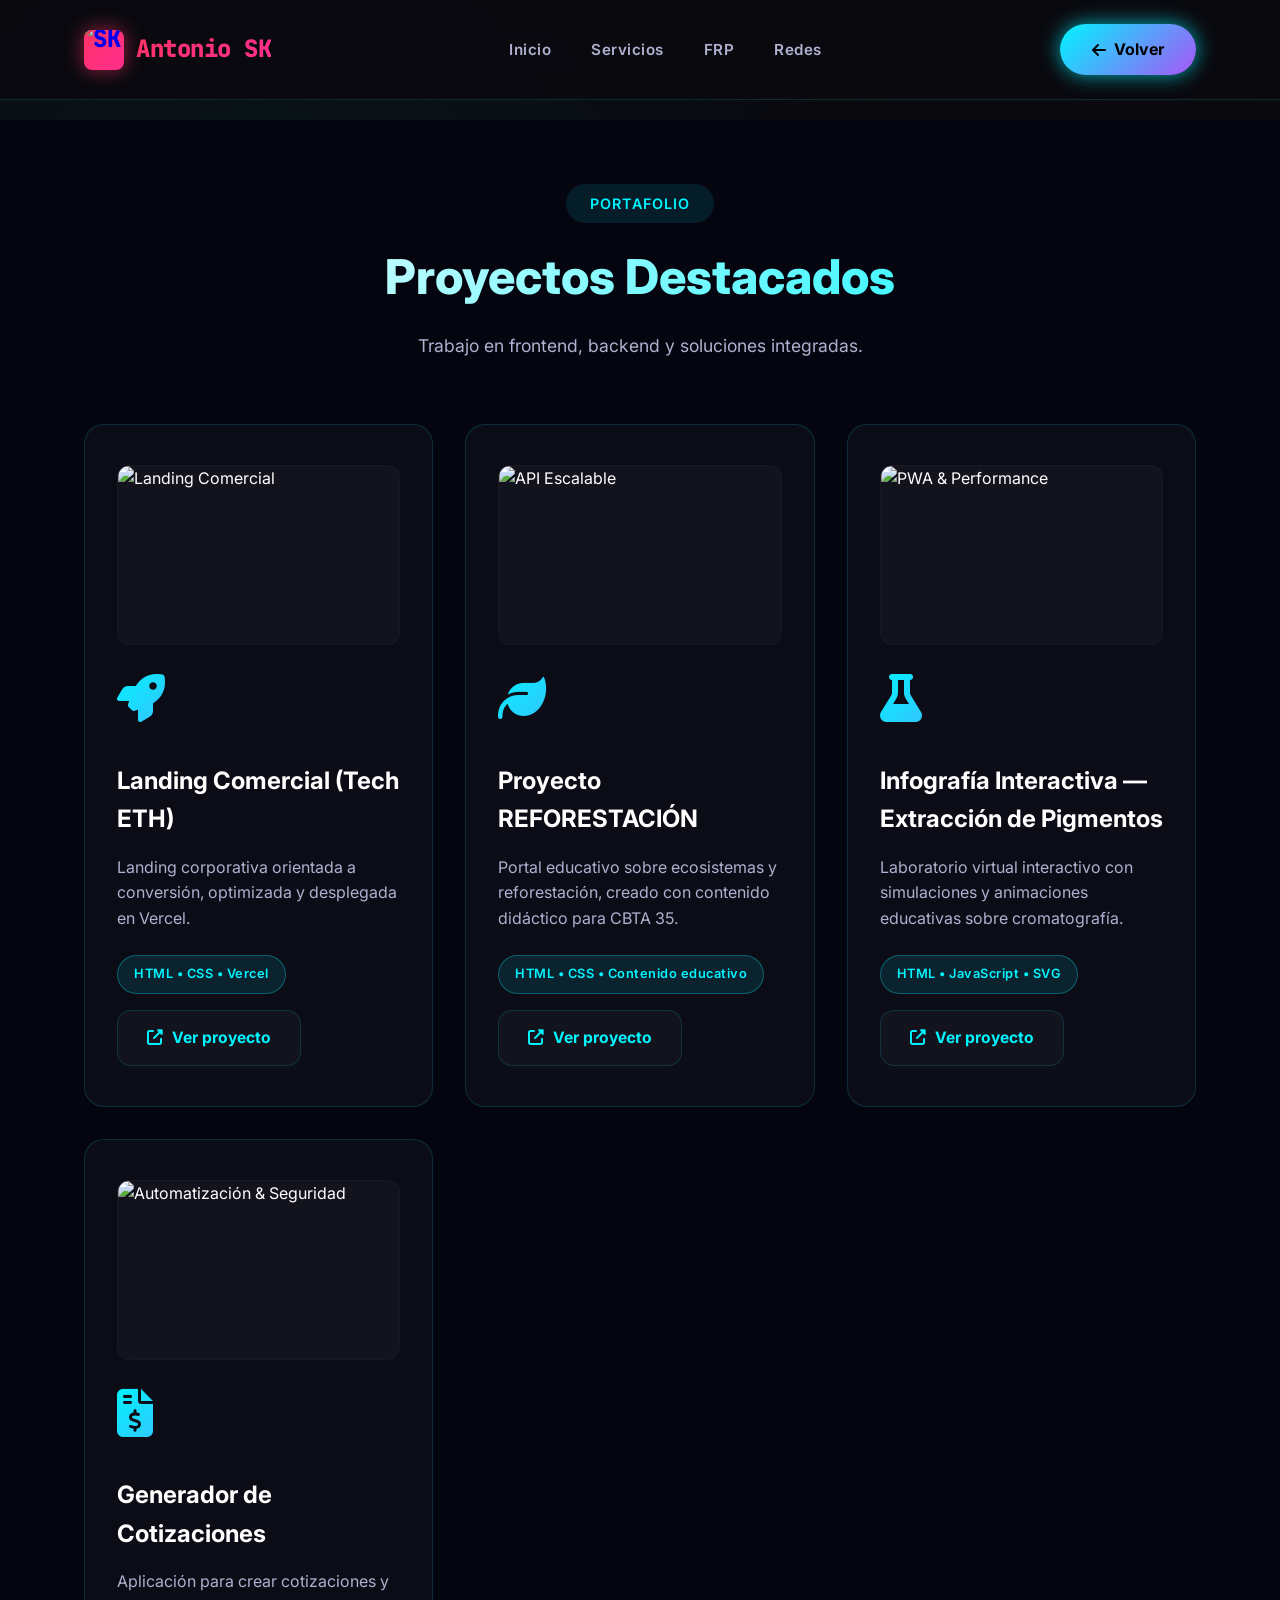
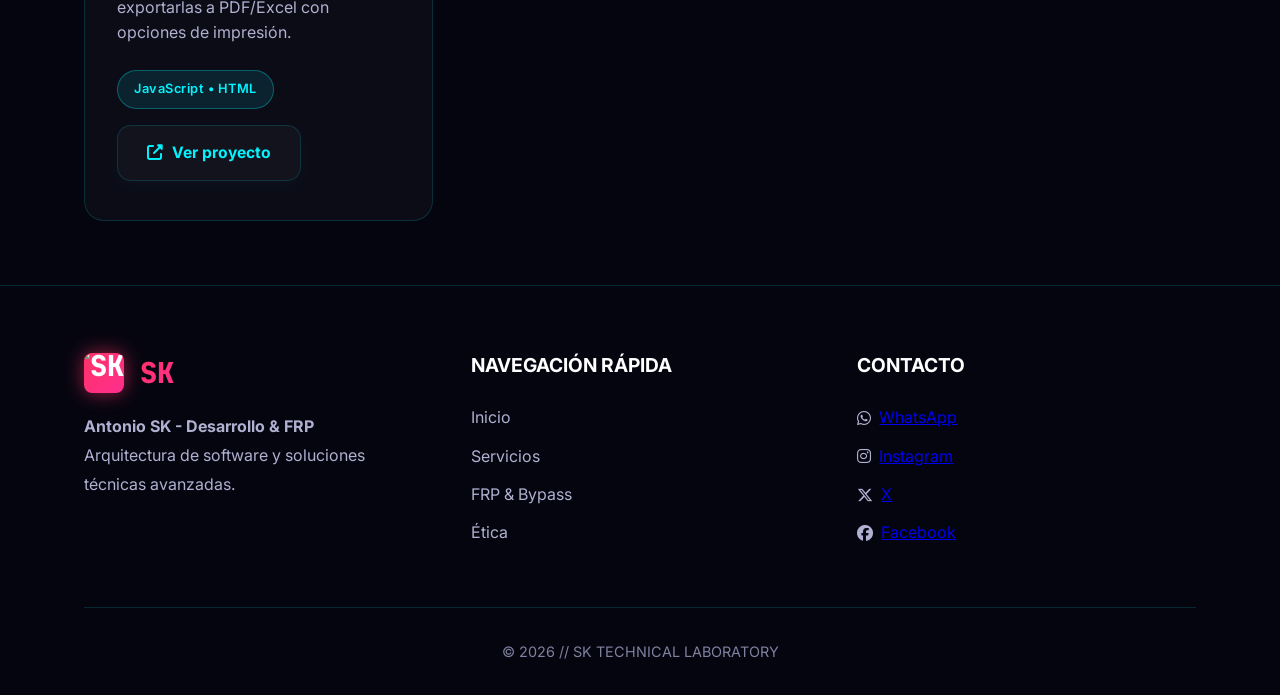
==== portafolioweb/portfolio.html @ 73629ff1 "Add files via upload" ====
<!DOCTYPE html>
<html lang="es">

<head>
    <meta charset="UTF-8">
    <meta name="viewport" content="width=device-width, initial-scale=1.0">
    <title>SKA Antonio | FRP Bypass Specialist & Hardware Engineer</title>

    <link rel="preconnect" href="https://fonts.googleapis.com">
    <link rel="preconnect" href="https://fonts.gstatic.com" crossorigin>
    <link
        href="https://fonts.googleapis.com/css2?family=Inter:wght@300;400;500;600;700;800;900&family=JetBrains+Mono:wght@400;500;600&display=swap"
        rel="stylesheet">
    <link rel="stylesheet" href="https://cdnjs.cloudflare.com/ajax/libs/font-awesome/6.4.0/css/all.min.css">
    <link rel="stylesheet" href="style.css">
</head>

<body>
    <header id="header">
        <div class="container nav-container">
            <a href="index.html" class="logo">
                <div class="logo-symbol">
                    <img src="https://raw.githubusercontent.com/antoniosk60/logo/refs/heads/main/ChatGPT%20Image%204%20feb%202026%2C%2012_05_34%20a.m..png" alt="SK logo" class="logo-img">
                </div>
                <div class="logo-text">Antonio SK</div>
            </a>

            <button class="mobile-menu-btn" id="mobileMenuBtn">
                <i class="fas fa-bars"></i>
            </button>

            <nav>
                <ul class="nav-links">
                    <li><a href="index.html">Inicio</a></li>
                    <li><a href="index.html#services">Servicios</a></li>
                    <li><a href="index.html#frp">FRP</a></li>
                    <li><a href="index.html#social">Redes</a></li>
                </ul>
            </nav>

            <div style="display: flex; gap: 1rem; align-items: center;">
                <a href="index.html" class="portfolio-btn">
                    <i class="fas fa-arrow-left"></i>
                    Volver
                </a>
            </div>
        </div>
    </header>

    <main style="padding-top: 120px;">
        <section class="services" style="padding-top: 4rem; padding-bottom: 4rem;">
            <div class="container">
                <div class="section-header">
                    <div class="section-label">PORTAFOLIO</div>
                    <h2 class="section-title">Proyectos Destacados</h2>
                    <p class="section-subtitle">Trabajo en frontend, backend y soluciones integradas.</p>
                </div>

                <div class="services-grid">
                    <article class="service-card">
                        <div class="card-thumb">
                            <img src="/assets/img/landing.svg" alt="Landing Comercial">
                        </div>
                        <div class="service-icon"><i class="fas fa-rocket"></i></div>
                        <h3 class="service-title">Landing Comercial (Tech ETH)</h3>
                        <p class="service-desc">Landing corporativa orientada a conversión, optimizada y desplegada en Vercel.</p>
                        <span class="service-badge">HTML • CSS • Vercel</span>
                        <a href="https://tech-ethfwtnrm-antonios-projects-1eb46788.vercel.app/" class="btn btn-secondary" target="_blank" rel="noopener noreferrer" style="margin-top:1rem;"> <i class="fas fa-external-link-alt"></i> Ver proyecto</a>
                    </article>

                    <article class="service-card">
                        <div class="card-thumb">
                            <img src="/assets/img/api.svg" alt="API Escalable">
                        </div>
                        <div class="service-icon"><i class="fas fa-leaf"></i></div>
                        <h3 class="service-title">Proyecto REFORESTACIÓN</h3>
                        <p class="service-desc">Portal educativo sobre ecosistemas y reforestación, creado con contenido didáctico para CBTA 35.</p>
                        <span class="service-badge">HTML • CSS • Contenido educativo</span>
                        <a href="https://antoniosk60.github.io/Reforestacion/" class="btn btn-secondary" target="_blank" rel="noopener noreferrer" style="margin-top:1rem;"> <i class="fas fa-external-link-alt"></i> Ver proyecto</a>
                    </article>

                    <article class="service-card ">
                        <div class="card-thumb">
                            <img src="/assets/img/pwa.svg" alt="PWA & Performance">
                        </div>
                        <div class="service-icon"><i class="fas fa-flask"></i></div>
                        <h3 class="service-title">Infografía Interactiva — Extracción de Pigmentos</h3>
                        <p class="service-desc">Laboratorio virtual interactivo con simulaciones y animaciones educativas sobre cromatografía.</p>
                        <span class="service-badge">HTML • JavaScript • SVG</span>
                        <a href="https://antoniosk60.github.io/Ecosistemas/index.html" class="btn btn-secondary" target="_blank" rel="noopener noreferrer" style="margin-top:1rem;"> <i class="fas fa-external-link-alt"></i> Ver proyecto</a>
                    </article>

                    <article class="service-card">
                        <div class="card-thumb">
                            <img src="/assets/img/security.svg" alt="Automatización & Seguridad">
                        </div>
                        <div class="service-icon"><i class="fas fa-file-invoice-dollar"></i></div>
                        <h3 class="service-title">Generador de Cotizaciones</h3>
                        <p class="service-desc">Aplicación para crear cotizaciones y exportarlas a PDF/Excel con opciones de impresión.</p>
                        <span class="service-badge">JavaScript • HTML</span>
                        <a href="https://antoniosk60.github.io/Prueba-Cotizaciones/" class="btn btn-secondary" target="_blank" rel="noopener noreferrer" style="margin-top:1rem;"> <i class="fas fa-external-link-alt"></i> Ver proyecto</a>
                    </article>
                </div>
            </div>
        </section>
    </main>

    <footer>
        <div class="container">
            <div class="footer-content">
                <div>
                    <div class="footer-logo">
                        <div class="logo-symbol">
                            <img src="https://raw.githubusercontent.com/antoniosk60/logo/refs/heads/main/ChatGPT%20Image%204%20feb%202026%2C%2012_05_34%20a.m..png" alt="SK logo" class="logo-img">
                        </div>
                        <div class="logo-text">SK</div>
                    </div>
                    <p class="footer-about">
                        <strong>Antonio SK - Desarrollo & FRP</strong><br>
                        Arquitectura de software y soluciones técnicas avanzadas.
                    </p>
                </div>

                <div class="footer-links">
                    <h3>NAVEGACIÓN RÁPIDA</h3>
                    <ul>
                        <li><a href="index.html">Inicio</a></li>
                        <li><a href="index.html#services">Servicios</a></li>
                        <li><a href="index.html#frp">FRP & Bypass</a></li>
                        <li><a href="index.html#ethics">Ética</a></li>
                    </ul>
                </div>

                <div class="footer-contact">
                    <h3>CONTACTO</h3>
                    <p><i class="fab fa-whatsapp"></i> <a href="https://wa.me/525663812661" target="_blank">WhatsApp</a></p>
                    <p><i class="fab fa-instagram"></i> <a href="https://www.instagram.com/antonio.sk.0?igsh=b21ndmgya2IzMzFs" target="_blank">Instagram</a></p>
                    <p><i class="fab fa-x-twitter"></i> <a href="https://x.com/fernan48967" target="_blank">X</a></p>
                    <p><i class="fab fa-facebook"></i> <a href="https://www.facebook.com/share/17y4C11zvw/" target="_blank">Facebook</a></p>
                </div>
            </div>

            <div class="copyright">
                <p>© 2026 // SK TECHNICAL LABORATORY</p>
            </div>
        </div>
    </footer>

    <script>
        // Mobile menu toggle (reusable)
        const mobileMenuBtn = document.getElementById('mobileMenuBtn');
        const navLinks = document.querySelector('.nav-links');

        if (mobileMenuBtn) {
            mobileMenuBtn.addEventListener('click', () => {
                if (!navLinks) return;
                const isOpen = navLinks.style.display === 'flex';
                navLinks.style.display = isOpen ? 'none' : 'flex';
                mobileMenuBtn.innerHTML = isOpen ? '<i class="fas fa-bars"></i>' : '<i class="fas fa-times"></i>';
            });
        }
    </script>

</body>

</html>
---- portafolioweb/style.css ----
:root {
            --bg-dark: #0a0a0f;
            --bg-darker: #050510;
            --bg-card: rgba(15, 15, 25, 0.85);
            --border-color: rgba(0, 245, 255, 0.15);

            --neon-blue: #00f5ff;
            --neon-purple: #a855f7;
            --neon-pink: #ff2e8e;
            --neon-green: #22ff88;
            --neon-yellow: #ffcc00;
            --neon-red: #ff3366;

            --text-primary: #ffffff;
            --text-secondary: #b0b0d0;
            --text-muted: #8080a0;

            --gradient-main: linear-gradient(135deg, var(--neon-blue), var(--neon-purple));
            --gradient-danger: linear-gradient(135deg, var(--neon-red), var(--neon-pink));
            --gradient-success: linear-gradient(135deg, var(--neon-green), var(--neon-blue));

            --glow-blue: 0 0 20px rgba(0, 245, 255, 0.7);
            --glow-purple: 0 0 20px rgba(168, 85, 247, 0.5);
            --glow-red: 0 0 20px rgba(255, 51, 102, 0.6);

            --transition: all 0.3s cubic-bezier(0.4, 0, 0.2, 1);
            --transition-slow: all 0.6s cubic-bezier(0.16, 1, 0.3, 1);
        }

        * {
            margin: 0;
            padding: 0;
            box-sizing: border-box;
        }

        html {
            scroll-behavior: smooth;
        }

        body {
            font-family: 'Inter', sans-serif;
            background: var(--bg-dark);
            color: var(--text-primary);
            line-height: 1.6;
            overflow-x: hidden;
            position: relative;
        }

        body::before {
            content: '';
            position: fixed;
            top: 0;
            left: 0;
            width: 100%;
            height: 100%;
            background:
                radial-gradient(circle at 20% 30%, rgba(0, 245, 255, 0.05) 0%, transparent 50%),
                radial-gradient(circle at 80% 70%, rgba(255, 51, 102, 0.05) 0%, transparent 50%);
            pointer-events: none;
            z-index: -1;
        }

        .container {
            width: min(1200px, 90%);
            margin: 0 auto;
            padding: 0 20px;
        }

        /* ===== HEADER ===== */
        header {
            position: fixed;
            top: 0;
            left: 0;
            width: 100%;
            padding: 1.5rem 0;
            background: rgba(10, 10, 15, 0.95);
            backdrop-filter: blur(15px);
            border-bottom: 1px solid var(--border-color);
            z-index: 1000;
            transition: var(--transition);
        }

        header.scrolled {
            padding: 1rem 0;
            box-shadow: 0 5px 30px rgba(0, 0, 0, 0.3);
        }

        .nav-container {
            display: flex;
            justify-content: space-between;
            align-items: center;
        }

        .logo {
            display: flex;
            align-items: center;
            gap: 12px;
            font-family: 'JetBrains Mono', monospace;
            font-size: 1.5rem;
            font-weight: 800;
            letter-spacing: -0.5px;
            text-decoration: none;
        }

        .logo-symbol {
            width: 40px;
            height: 40px;
            border-radius: 8px;
            display: flex;
            align-items: center;
            justify-content: center;
            overflow: hidden;
            background: var(--gradient-danger);
            box-shadow: var(--glow-red);
        }

        .logo-img {
            width: 150%;
            height: 150%;
            object-fit: cover;
            display: block;
        }

        .logo-text {
            background: var(--gradient-danger);
            -webkit-background-clip: text;
            background-clip: text;
            color: transparent;
            font-weight: 800;
        }

        .nav-links {
            display: flex;
            gap: 2.5rem;
            list-style: none;
        }

        .nav-links a {
            color: var(--text-secondary);
            text-decoration: none;
            font-weight: 600;
            font-size: 0.95rem;
            letter-spacing: 0.5px;
            transition: var(--transition);
            position: relative;
            padding: 0.5rem 0;
        }

        .nav-links a:hover {
            color: var(--neon-red);
        }

        .nav-links a::after {
            content: '';
            position: absolute;
            bottom: 0;
            left: 0;
            width: 0;
            height: 2px;
            background: var(--gradient-danger);
            transition: var(--transition);
        }

        .nav-links a:hover::after {
            width: 100%;
        }

        .emergency-btn {
            background: var(--gradient-danger);
            color: #fff;
            padding: 0.8rem 2rem;
            border-radius: 30px;
            font-weight: 700;
            text-decoration: none;
            transition: var(--transition);
            box-shadow: var(--glow-red);
            display: flex;
            align-items: center;
            gap: 0.5rem;
        }

        .emergency-btn:hover {
            transform: translateY(-2px);
            box-shadow: 0 0 30px rgba(255, 51, 102, 0.8);
        }

        .portfolio-btn {
            background: var(--gradient-main);
            color: #000;
            padding: 0.8rem 2rem;
            border-radius: 30px;
            font-weight: 700;
            text-decoration: none;
            transition: var(--transition);
            box-shadow: var(--glow-blue);
            display: flex;
            align-items: center;
            gap: 0.5rem;
            position: relative;
            overflow: hidden;
        }

        .portfolio-btn::before {
            content: '';
            position: absolute;
            top: 0;
            left: -100%;
            width: 100%;
            height: 100%;
            background: rgba(255, 255, 255, 0.2);
            transition: var(--transition);
            z-index: -1;
        }

        .portfolio-btn:hover {
            transform: translateY(-3px) scale(1.05);
            box-shadow: 0 0 40px rgba(0, 245, 255, 0.9);
            color: #fff;
            text-shadow: 0 0 10px rgba(0, 245, 255, 0.5);
        }

        .portfolio-btn:hover::before {
            left: 100%;
        }

        .mobile-menu-btn {
            display: none;
            background: none;
            border: none;
            color: var(--text-primary);
            font-size: 1.5rem;
            cursor: pointer;
            padding: 0.5rem;
        }

        /* ===== HERO ===== */
        .hero {
            padding: 15rem 0 8rem;
            position: relative;
            overflow: hidden;
        }

        .hero-bg {
            position: absolute;
            top: 0;
            left: 0;
            width: 100%;
            height: 100%;
            background: url('https://images.unsplash.com/photo-1550745165-9bc0b252726f?ixlib=rb-4.0.3&auto=format&fit=crop&w=2070&q=80') center/cover;
            opacity: 0.1;
            z-index: -1;
        }

        .hero-content {
            max-width: 900px;
            position: relative;
            z-index: 2;
        }

        .specialist-badge {
            display: inline-flex;
            align-items: center;
            gap: 0.8rem;
            background: var(--gradient-danger);
            color: #fff;
            padding: 0.8rem 2rem;
            border-radius: 30px;
            font-size: 1rem;
            font-weight: 700;
            letter-spacing: 1px;
            margin-bottom: 2rem;
            box-shadow: var(--glow-red);
            animation: pulse-red 2s infinite;
        }

        @keyframes pulse-red {

            0%,
            100% {
                box-shadow: 0 0 20px rgba(255, 51, 102, 0.7);
                transform: scale(1);
            }

            50% {
                box-shadow: 0 0 35px rgba(255, 51, 102, 0.9);
                transform: scale(1.05);
            }
        }

        .hero h1 {
            font-size: 4rem;
            line-height: 1.1;
            margin-bottom: 1.5rem;
            font-weight: 900;
        }

        .hero h1 .unlock {
            background: var(--gradient-danger);
            -webkit-background-clip: text;
            background-clip: text;
            color: transparent;
            position: relative;
            display: inline-block;
        }

        .hero h1 .unlock::after {
            content: '🔓';
            position: absolute;
            right: -40px;
            top: 0;
            font-size: 3rem;
            animation: bounce 2s infinite;
        }

        @keyframes bounce {

            0%,
            100% {
                transform: translateY(0);
            }

            50% {
                transform: translateY(-10px);
            }
        }

        .hero p {
            font-size: 1.3rem;
            color: var(--text-secondary);
            margin-bottom: 3rem;
            max-width: 700px;
            line-height: 1.8;
        }

        .hero-features {
            display: grid;
            grid-template-columns: repeat(auto-fit, minmax(250px, 1fr));
            gap: 2rem;
            margin-bottom: 3rem;
        }

        /* Combined Hero Cards Styles */
        .hero-badges-combined {
            display: flex;
            gap: 1rem;
            margin-bottom: 2rem;
            flex-wrap: wrap;
            justify-content: center;
        }

        .developer-badge {
            display: inline-flex;
            align-items: center;
            gap: 0.8rem;
            background: var(--gradient-main);
            color: #fff;
            padding: 0.8rem 2rem;
            border-radius: 30px;
            font-size: 1rem;
            font-weight: 700;
            letter-spacing: 1px;
            box-shadow: var(--glow-blue);
        }

        .dual-hero-cards {
            display: grid;
            grid-template-columns: repeat(auto-fit, minmax(320px, 1fr));
            gap: 2.5rem;
            margin-bottom: 3rem;
            margin-top: 3rem;
        }

        .hero-card {
            background: var(--bg-card);
            border: 1px solid var(--border-color);
            border-radius: 20px;
            padding: 2.5rem 2rem;
            transition: var(--transition-slow);
            position: relative;
            overflow: hidden;
            display: flex;
            flex-direction: column;
        }

        .hero-card::before {
            content: '';
            position: absolute;
            top: 0;
            left: 0;
            width: 100%;
            height: 5px;
            opacity: 0;
            transition: var(--transition);
        }

        .hero-card.frp-card {
            border-color: rgba(255, 51, 102, 0.5);
            background: linear-gradient(135deg, rgba(255, 51, 102, 0.05), rgba(15, 15, 25, 0.9));
        }

        .hero-card.frp-card::before {
            background: var(--gradient-danger);
        }

        .hero-card.frp-card:hover {
            border-color: var(--neon-red);
            box-shadow: var(--glow-red);
        }

        .hero-card.dev-card {
            border-color: rgba(0, 245, 255, 0.3);
            background: linear-gradient(135deg, rgba(0, 245, 255, 0.05), rgba(15, 15, 25, 0.9));
        }

        .hero-card.dev-card::before {
            background: var(--gradient-main);
        }

        .hero-card.dev-card:hover {
            border-color: var(--neon-blue);
            box-shadow: var(--glow-blue);
        }

        .hero-card:hover {
            transform: translateY(-10px);
        }

        .hero-card:hover::before {
            opacity: 1;
        }

        .card-icon {
            font-size: 2.5rem;
            margin-bottom: 1.5rem;
        }

        .hero-card.frp-card .card-icon {
            color: var(--neon-red);
        }

        .hero-card.dev-card .card-icon {
            color: var(--neon-blue);
        }

        .hero-card h3 {
            font-size: 1.5rem;
            font-weight: 700;
            margin-bottom: 1rem;
            color: var(--text-primary);
        }

        .card-description {
            color: var(--text-secondary);
            margin-bottom: 1.5rem;
            line-height: 1.6;
            flex-grow: 1;
        }

        .card-features {
            display: grid;
            grid-template-columns: 1fr 1fr;
            gap: 1rem;
            margin-bottom: 1.5rem;
        }

        .feature-item {
            display: flex;
            align-items: center;
            gap: 0.7rem;
            color: var(--text-secondary);
            font-size: 0.95rem;
        }

        .hero-card.frp-card .feature-item i {
            color: var(--neon-red);
        }

        .hero-card.dev-card .feature-item i {
            color: var(--neon-blue);
        }

        .feature {
            display: flex;
            align-items: center;
            gap: 1rem;
            padding: 1.5rem;
            background: rgba(255, 51, 102, 0.1);
            border: 1px solid rgba(255, 51, 102, 0.3);
            border-radius: 15px;
            transition: var(--transition);
        }

        .feature:hover {
            transform: translateY(-5px);
            background: rgba(255, 51, 102, 0.2);
            box-shadow: var(--glow-red);
        }

        .feature-icon {
            width: 50px;
            height: 50px;
            background: var(--gradient-danger);
            border-radius: 12px;
            display: flex;
            align-items: center;
            justify-content: center;
            font-size: 1.5rem;
        }

        .feature-text h4 {
            color: var(--text-primary);
            margin-bottom: 0.3rem;
            font-size: 1.1rem;
        }

        .feature-text p {
            color: var(--text-secondary);
            font-size: 0.9rem;
            margin: 0;
        }

        .hero-btns {
            display: flex;
            gap: 1rem;
            flex-wrap: wrap;
        }

        .btn {
            padding: 0.9rem 1.8rem;
            border-radius: 14px;
            font-weight: 700;
            text-decoration: none;
            transition: var(--transition);
            display: inline-flex;
            align-items: center;
            gap: 0.6rem;
            border: none;
            font-size: 0.98rem;
            cursor: pointer;
            -webkit-tap-highlight-color: transparent;
            will-change: transform, box-shadow;
            box-shadow: 0 6px 20px rgba(0,0,0,0.25);
        }

        .btn:focus {
            outline: none;
            box-shadow: 0 0 0 6px rgba(0,245,255,0.08);
            transform: translateY(-1px);
        }

        /* Primary style */
        .btn-primary {
            background: var(--gradient-danger);
            color: #fff;
            box-shadow: var(--glow-red);
        }

        .btn-primary:hover {
            transform: translateY(-3px) scale(1.03);
            box-shadow: 0 0 50px rgba(255, 51, 102, 0.9);
        }

        /* Secondary (outline / subtle) */
        .btn-secondary {
            background: rgba(255,255,255,0.03);
            color: var(--neon-blue);
            border: 1px solid rgba(0,245,255,0.14);
            box-shadow: 0 6px 18px rgba(0,245,255,0.03);
        }

        .btn-secondary:hover {
            background: rgba(255,255,255,0.05);
            transform: translateY(-3px) scale(1.02);
            box-shadow: var(--glow-blue);
        }

        /* ===== FRP HIGHLIGHT ===== */
        .frp-highlight {
            padding: 5rem 0;
            background: linear-gradient(135deg, rgba(255, 51, 102, 0.1), transparent);
            position: relative;
            overflow: hidden;
        }

        .frp-highlight::before {
            content: '🔓';
            position: absolute;
            font-size: 20rem;
            opacity: 0.05;
            top: 50%;
            left: 50%;
            transform: translate(-50%, -50%);
            z-index: 0;
        }

        .frp-content {
            position: relative;
            z-index: 1;
            text-align: center;
            max-width: 800px;
            margin: 0 auto;
        }

        .frp-content h2 {
            font-size: 3.5rem;
            font-weight: 900;
            margin-bottom: 1.5rem;
            background: var(--gradient-danger);
            -webkit-background-clip: text;
            background-clip: text;
            color: transparent;
        }

        .frp-content p {
            font-size: 1.2rem;
            color: var(--text-secondary);
            margin-bottom: 2rem;
            line-height: 1.8;
        }

        .frp-devices {
            display: flex;
            justify-content: center;
            gap: 2rem;
            flex-wrap: wrap;
            margin-top: 3rem;
        }

        .device {
            background: rgba(255, 51, 102, 0.1);
            border: 1px solid rgba(255, 51, 102, 0.3);
            padding: 1.5rem 2rem;
            border-radius: 15px;
            font-weight: 600;
            color: var(--neon-red);
            transition: var(--transition);
        }

        .device:hover {
            transform: translateY(-5px);
            background: rgba(255, 51, 102, 0.2);
            box-shadow: var(--glow-red);
        }

        /* ===== SERVICES ===== */
        .services {
            padding: 8rem 0;
            background: var(--bg-darker);
            position: relative;
        }

        .section-header {
            text-align: center;
            margin-bottom: 4rem;
        }

        .section-label {
            display: inline-block;
            background: rgba(0, 245, 255, 0.1);
            color: var(--neon-blue);
            padding: 0.5rem 1.5rem;
            border-radius: 30px;
            font-size: 0.9rem;
            font-weight: 600;
            letter-spacing: 1px;
            margin-bottom: 1rem;
        }

        .section-title {
            font-size: 3rem;
            font-weight: 800;
            margin-bottom: 1rem;
            background: linear-gradient(135deg, var(--text-primary), var(--neon-blue));
            -webkit-background-clip: text;
            background-clip: text;
            color: transparent;
        }

        .section-subtitle {
            color: var(--text-secondary);
            font-size: 1.1rem;
            max-width: 600px;
            margin: 0 auto;
        }

        .services-grid {
            display: grid;
            grid-template-columns: repeat(auto-fit, minmax(280px, 1fr));
            gap: 2rem;
            margin-top: 3rem;
        }

        .service-card {
            background: var(--bg-card);
            border: 1px solid var(--border-color);
            border-radius: 20px;
            padding: 2.5rem 2rem;
            transition: var(--transition-slow);
            position: relative;
            overflow: hidden;
        }

        /* Thumbnail for portfolio cards */
        .service-card .card-thumb {
            width: 100%;
            height: 180px;
            border-radius: 12px;
            overflow: hidden;
            margin-bottom: 1rem;
            background: rgba(255,255,255,0.03);
            border: 1px solid rgba(255,255,255,0.02);
        }

        .service-card .card-thumb img {
            width: 100%;
            height: 100%;
            object-fit: cover;
            display: block;
        }

        .service-card.frp-card {
            border-color: rgba(255, 51, 102, 0.5);
            background: linear-gradient(135deg, rgba(255, 51, 102, 0.05), rgba(15, 15, 25, 0.9));
        }

        .service-card.frp-card::before {
            background: var(--gradient-danger);
        }

        .service-card.frp-card .service-icon {
            background: var(--gradient-danger);
            -webkit-background-clip: text;
            background-clip: text;
        }

        .service-card.frp-card .service-badge {
            background: var(--gradient-danger);
            color: #fff;
            border: none;
        }

        .service-card::before {
            content: '';
            position: absolute;
            top: 0;
            left: 0;
            width: 100%;
            height: 5px;
            background: var(--gradient-main);
            opacity: 0;
            transition: var(--transition);
        }

        .service-card:hover {
            transform: translateY(-10px);
            border-color: var(--neon-blue);
            box-shadow: var(--glow-blue);
        }

        .service-card.frp-card:hover {
            border-color: var(--neon-red);
            box-shadow: var(--glow-red);
        }

        .service-card:hover::before {
            opacity: 1;
        }

        .service-icon {
            font-size: 3rem;
            margin-bottom: 1.5rem;
            background: var(--gradient-main);
            -webkit-background-clip: text;
            background-clip: text;
            color: transparent;
        }

        .service-title {
            font-size: 1.5rem;
            font-weight: 700;
            margin-bottom: 1rem;
            color: var(--text-primary);
        }

        .service-desc {
            color: var(--text-secondary);
            margin-bottom: 1.5rem;
            line-height: 1.6;
        }

        .service-badge {
            display: inline-block;
            background: rgba(0, 245, 255, 0.1);
            color: var(--neon-blue);
            padding: 0.5rem 1rem;
            border-radius: 20px;
            font-size: 0.8rem;
            font-weight: 600;
            letter-spacing: 0.5px;
            border: 1px solid rgba(0, 245, 255, 0.3);
        }

        /* ===== SUCCESS RATE ===== */
        .success-rate {
            padding: 6rem 0;
            background: linear-gradient(135deg, rgba(34, 255, 136, 0.1), transparent);
            text-align: center;
        }

        .success-content {
            max-width: 800px;
            margin: 0 auto;
        }

        .success-number {
            font-size: 5rem;
            font-weight: 900;
            background: var(--gradient-success);
            -webkit-background-clip: text;
            background-clip: text;
            color: transparent;
            line-height: 1;
            margin-bottom: 1rem;
        }

        .success-text {
            font-size: 1.5rem;
            color: var(--text-secondary);
            margin-bottom: 2rem;
        }

        .success-features {
            display: grid;
            grid-template-columns: repeat(auto-fit, minmax(200px, 1fr));
            gap: 2rem;
            margin-top: 3rem;
        }

        .success-feature {
            padding: 1.5rem;
            background: rgba(34, 255, 136, 0.1);
            border: 1px solid rgba(34, 255, 136, 0.3);
            border-radius: 15px;
        }

        .success-feature i {
            font-size: 2rem;
            color: var(--neon-green);
            margin-bottom: 1rem;
        }

        .success-feature p {
            color: var(--text-primary);
            font-weight: 600;
        }

        /* ===== ETHICS ===== */
        .ethics {
            padding: 6rem 0;
            background: linear-gradient(135deg, rgba(10, 10, 15, 0.9), rgba(5, 5, 16, 0.95));
            text-align: center;
            position: relative;
        }

        .ethics-content {
            max-width: 800px;
            margin: 0 auto;
            padding: 3rem;
            background: rgba(0, 245, 255, 0.05);
            border-radius: 20px;
            border: 1px solid var(--border-color);
            position: relative;
            overflow: hidden;
        }

        .ethics-content::before {
            content: '';
            position: absolute;
            top: 0;
            left: 0;
            width: 100%;
            height: 5px;
            background: var(--gradient-main);
        }

        .ethics-title {
            font-size: 2rem;
            font-weight: 700;
            margin-bottom: 1.5rem;
            color: var(--neon-green);
        }

        .ethics-text {
            color: var(--text-secondary);
            line-height: 1.8;
            margin-bottom: 2rem;
        }

        /* ===== CTA ===== */
        .cta {
            padding: 8rem 0;
            text-align: center;
            position: relative;
        }

        .cta-content {
            max-width: 700px;
            margin: 0 auto;
            position: relative;
            z-index: 2;
        }

        .cta h2 {
            font-size: 3rem;
            font-weight: 800;
            margin-bottom: 1.5rem;
            background: linear-gradient(135deg, var(--text-primary), var(--neon-blue));
            -webkit-background-clip: text;
            background-clip: text;
            color: transparent;
        }

        .cta p {
            color: var(--text-secondary);
            font-size: 1.2rem;
            margin-bottom: 3rem;
            line-height: 1.8;
        }

        .whatsapp-btn {
            display: inline-flex;
            align-items: center;
            gap: 1rem;
            background: #25D366;
            color: white;
            padding: 1.2rem 3rem;
            border-radius: 30px;
            font-weight: 700;
            text-decoration: none;
            transition: var(--transition);
            box-shadow: 0 10px 30px rgba(37, 211, 102, 0.3);
            font-size: 1.1rem;
        }

        .whatsapp-btn:hover {
            transform: translateY(-3px);
            box-shadow: 0 15px 40px rgba(37, 211, 102, 0.4);
        }

        /* ===== SOCIAL MEDIA ===== */
        .social-media {
            padding: 8rem 0;
            background: linear-gradient(135deg, rgba(0, 245, 255, 0.05), rgba(168, 85, 247, 0.05));
            position: relative;
        }

        .social-grid {
            display: grid;
            grid-template-columns: repeat(auto-fit, minmax(280px, 1fr));
            gap: 2.5rem;
            margin-top: 4rem;
        }

        .social-card {
            background: var(--bg-card);
            border: 1px solid var(--border-color);
            border-radius: 20px;
            padding: 2.5rem 2rem;
            transition: var(--transition-slow);
            position: relative;
            overflow: hidden;
            display: flex;
            align-items: center;
            gap: 2rem;
            text-decoration: none;
            color: inherit;
        }

        .social-card::before {
            content: '';
            position: absolute;
            top: 0;
            left: 0;
            width: 100%;
            height: 5px;
            opacity: 0;
            transition: var(--transition);
        }

        .social-card.instagram {
            border-color: rgba(229, 45, 168, 0.3);
        }

        .social-card.instagram::before {
            background: linear-gradient(135deg, #FF00FF, #FF7700);
        }

        .social-card.instagram:hover {
            border-color: #FF00FF;
            box-shadow: 0 0 30px rgba(255, 0, 255, 0.4);
        }

        .social-card.twitter {
            border-color: rgba(29, 155, 240, 0.3);
        }

        .social-card.twitter::before {
            background: #1D9BF0;
        }

        .social-card.twitter:hover {
            border-color: #1D9BF0;
            box-shadow: 0 0 30px rgba(29, 155, 240, 0.4);
        }

        .social-card.linkedin {
            border-color: rgba(0, 119, 181, 0.3);
        }

        .social-card.linkedin::before {
            background: #0077B5;
        }

        .social-card.linkedin:hover {
            border-color: #0077B5;
            box-shadow: 0 0 30px rgba(0, 119, 181, 0.4);
        }

        .social-card.github {
            border-color: rgba(255, 255, 255, 0.3);
        }

        .social-card.github::before {
            background: #FFFFFF;
        }

        .social-card.github:hover {
            border-color: #FFFFFF;
            box-shadow: 0 0 30px rgba(255, 255, 255, 0.3);
        }

        .social-card.youtube {
            border-color: rgba(255, 0, 0, 0.3);
        }

        .social-card.youtube::before {
            background: #FF0000;
        }

        .social-card.youtube:hover {
            border-color: #FF0000;
            box-shadow: 0 0 30px rgba(255, 0, 0, 0.4);
        }

        .social-card.facebook {
            border-color: rgba(24, 119, 242, 0.3);
        }

        .social-card.facebook::before {
            background: #1877F2;
        }

        .social-card.facebook:hover {
            border-color: #1877F2;
            box-shadow: 0 0 30px rgba(24, 119, 242, 0.4);
        }

        .social-card:hover::before {
            opacity: 1;
        }

        .social-card:hover {
            transform: translateY(-10px);
        }

        .social-icon {
            font-size: 3.5rem;
            display: flex;
            align-items: center;
            justify-content: center;
            min-width: 80px;
            transition: var(--transition);
        }

        .social-card.instagram .social-icon {
            color: #FF00FF;
        }

        .social-card.twitter .social-icon {
            color: #1D9BF0;
        }

        .social-card.linkedin .social-icon {
            color: #0077B5;
        }

        .social-card.github .social-icon {
            color: #FFFFFF;
        }

        .social-card.youtube .social-icon {
            color: #FF0000;
        }

        .social-card.facebook .social-icon {
            color: #1877F2;
        }

        .social-info {
            flex: 1;
        }

        .social-info h3 {
            font-size: 1.3rem;
            font-weight: 700;
            margin-bottom: 0.3rem;
            color: var(--text-primary);
        }

        .social-info p {
            color: var(--text-secondary);
            font-size: 0.95rem;
            margin-bottom: 1rem;
        }

        .social-badge {
            display: inline-block;
            background: rgba(0, 245, 255, 0.1);
            color: var(--neon-blue);
            padding: 0.5rem 1.2rem;
            border-radius: 20px;
            font-size: 0.85rem;
            font-weight: 600;
            border: 1px solid rgba(0, 245, 255, 0.3);
            transition: var(--transition);
        }

        .social-card:hover .social-badge {
            background: rgba(0, 245, 255, 0.2);
            border-color: rgba(0, 245, 255, 0.5);
        }

        .social-stats {
            display: grid;
            grid-template-columns: repeat(auto-fit, minmax(200px, 1fr));
            gap: 2rem;
            margin-top: 4rem;
            padding: 3rem;
            background: rgba(0, 245, 255, 0.05);
            border: 1px solid var(--border-color);
            border-radius: 20px;
            text-align: center;
        }

        .stat-item {
            padding: 1.5rem;
        }

        .stat-count {
            font-size: 2.5rem;
            font-weight: 900;
            background: var(--gradient-main);
            -webkit-background-clip: text;
            background-clip: text;
            color: transparent;
            line-height: 1;
            margin-bottom: 0.5rem;
        }

        .stat-text {
            color: var(--text-secondary);
            font-size: 0.95rem;
            font-weight: 600;
        }

        /* ===== FOOTER ===== */
        footer {
            background: var(--bg-darker);
            padding: 4rem 0 2rem;
            border-top: 1px solid var(--border-color);
        }

        .footer-content {
            display: grid;
            grid-template-columns: repeat(auto-fit, minmax(250px, 1fr));
            gap: 3rem;
            margin-bottom: 3rem;
        }

        .footer-logo {
            display: flex;
            align-items: center;
            gap: 1rem;
            font-family: 'JetBrains Mono', monospace;
            font-size: 1.8rem;
            font-weight: 800;
            margin-bottom: 1rem;
        }

        .footer-about {
            color: var(--text-secondary);
            line-height: 1.8;
            margin-bottom: 1.5rem;
        }

        .footer-links h3,
        .footer-contact h3 {
            font-size: 1.2rem;
            margin-bottom: 1.5rem;
            color: var(--text-primary);
        }

        .footer-links ul {
            list-style: none;
        }

        .footer-links li {
            margin-bottom: 0.8rem;
        }

        .footer-links a {
            color: var(--text-secondary);
            text-decoration: none;
            transition: var(--transition);
        }

        .footer-links a:hover {
            color: var(--neon-red);
            padding-left: 5px;
        }

        .footer-contact p {
            color: var(--text-secondary);
            margin-bottom: 0.8rem;
            display: flex;
            align-items: center;
            gap: 0.5rem;
        }

        .copyright {
            text-align: center;
            padding-top: 2rem;
            border-top: 1px solid var(--border-color);
            color: var(--text-muted);
            font-size: 0.9rem;
        }

        /* ===== RESPONSIVE ===== */
        @media (max-width: 992px) {
            .social-card {
                flex-direction: column;
                text-align: center;
            }

            .social-icon {
                min-width: unset;
            }

            .social-grid {
                grid-template-columns: 1fr;
            }

            .nav-links {
                display: none;
            }

            .mobile-menu-btn {
                display: block;
            }

            div[style*="display: flex; gap: 1rem"] {
                flex-wrap: wrap;
                gap: 0.5rem;
            }

            .portfolio-btn,
            .emergency-btn {
                padding: 0.7rem 1.5rem;
                font-size: 0.9rem;
            }

            .portfolio-btn i,
            .emergency-btn i {
                display: none;
            }

            .hero h1 {
                font-size: 3rem;
            }

            .frp-content h2 {
                font-size: 2.5rem;
            }

            .section-title {
                font-size: 2.5rem;
            }
        }

        @media (max-width: 768px) {
            .hero {
                padding: 12rem 0 6rem;
            }

            .hero h1 {
                font-size: 2.5rem;
            }

            .hero h1 .unlock::after {
                font-size: 2rem;
                right: -30px;
            }

            .hero-btns {
                flex-direction: column;
                align-items: stretch;
            }

            .btn {
                width: 100%;
                justify-content: center;
                text-align: center;
            }

            .dual-hero-cards {
                grid-template-columns: 1fr;
                gap: 2rem;
            }

            .card-features {
                grid-template-columns: 1fr;
            }

            .frp-content h2 {
                font-size: 2rem;
            }

            .section-title {
                font-size: 2rem;
            }

            .success-number {
                font-size: 3.5rem;
            }

            .services-grid {
                grid-template-columns: 1fr;
            }
        }

        @media (max-width: 480px) {
            .hero h1 {
                font-size: 2rem;
            }

            .hero h1 .unlock::after {
                display: none;
            }

            .hero p {
                font-size: 1rem;
            }

            .frp-content h2 {
                font-size: 1.8rem;
            }

            .section-title {
                font-size: 1.8rem;
            }

            .success-number {
                font-size: 2.5rem;
            }

            .feature {
                flex-direction: column;
                text-align: center;
            }
        }
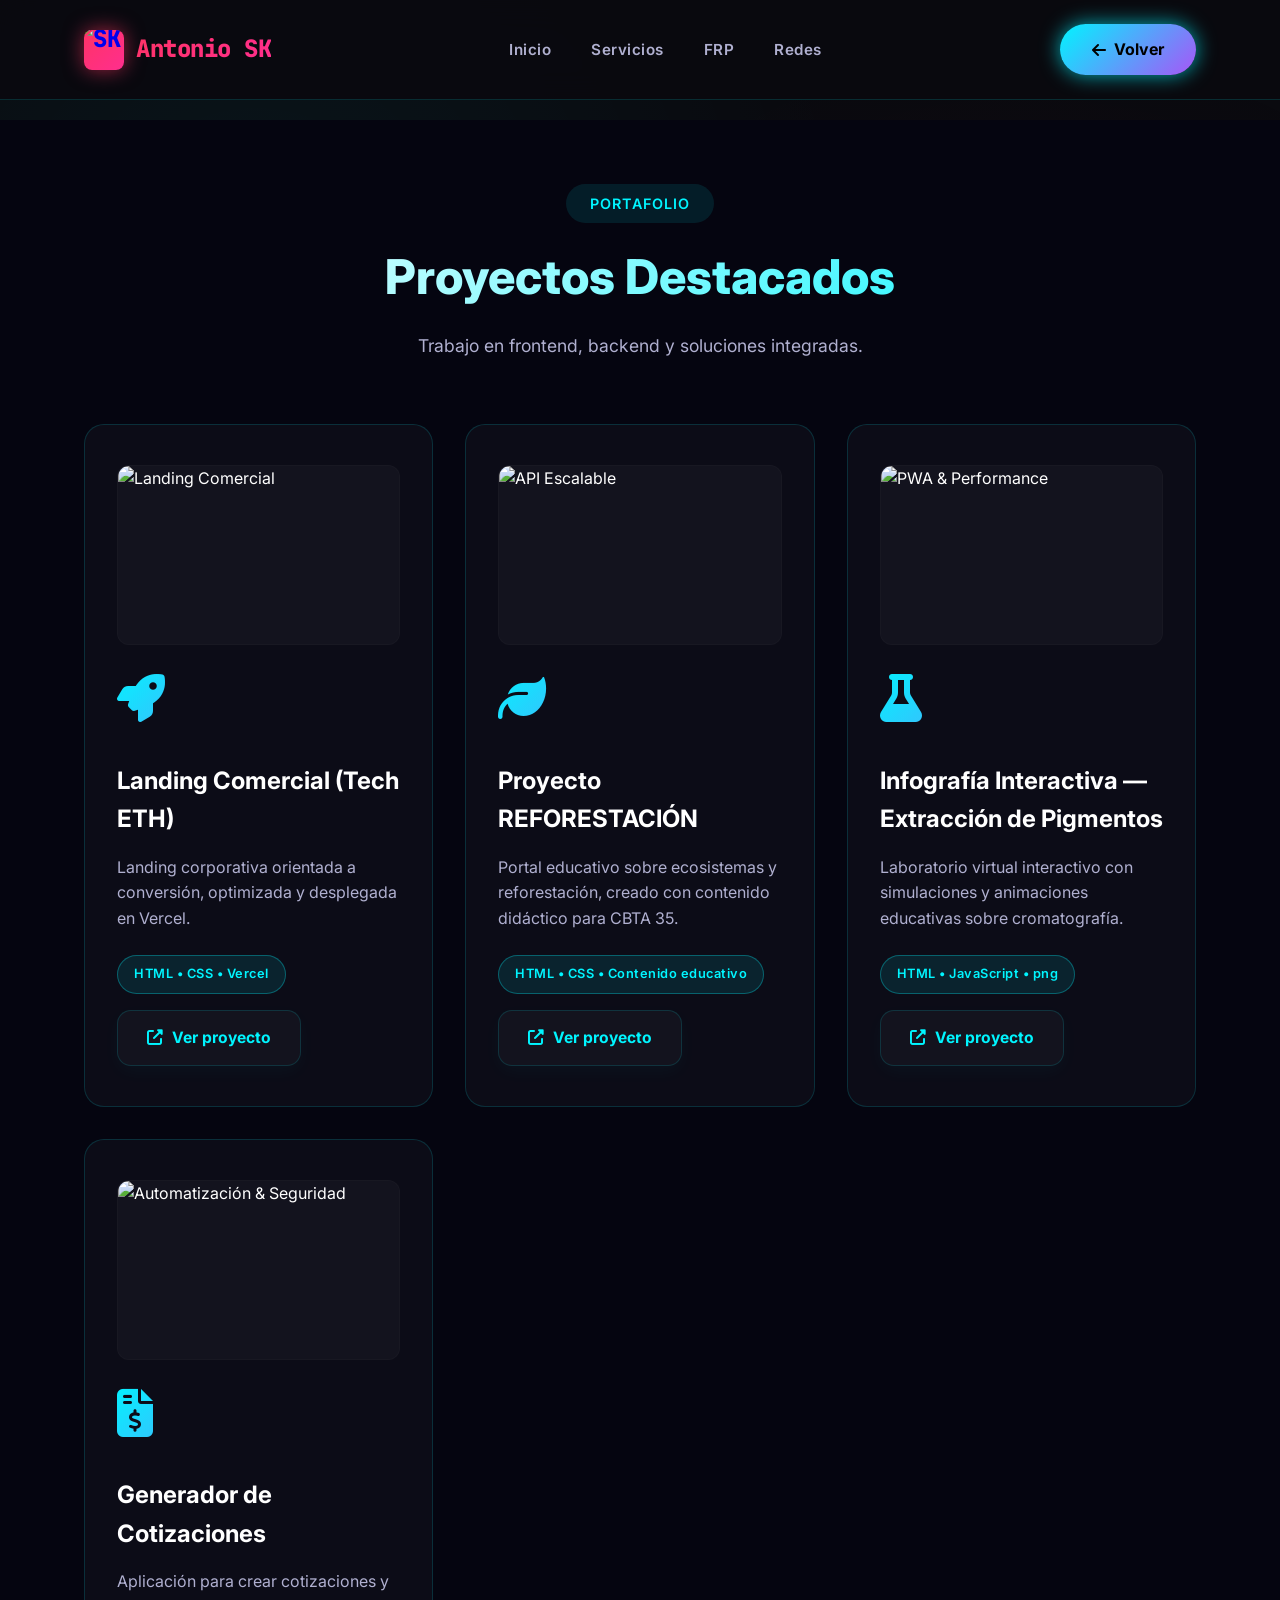
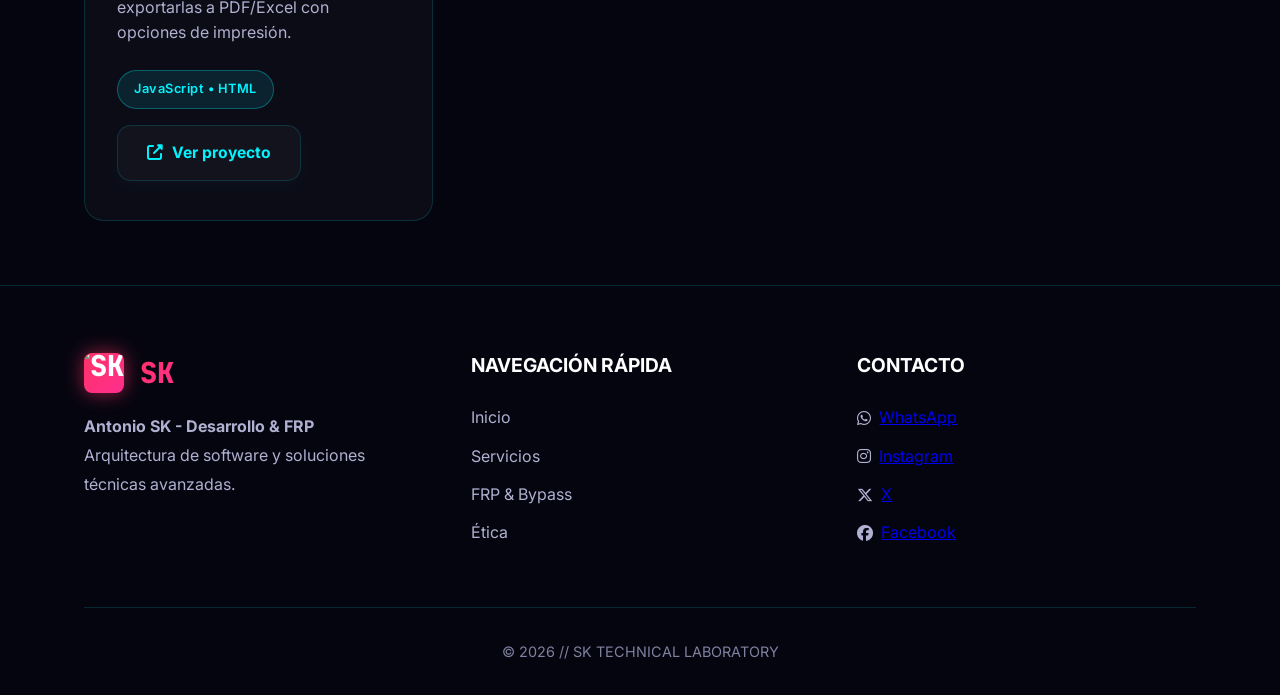
==== commit 72903bd6: "Update portfolio.html" ====
--- a/portafolioweb/portfolio.html
+++ b/portafolioweb/portfolio.html
@@ -59,7 +59,7 @@
                 <div class="services-grid">
                     <article class="service-card">
                         <div class="card-thumb">
-                            <img src="/assets/img/landing.svg" alt="Landing Comercial">
+                            <img src="/assets/img/landing.png" alt="Landing Comercial">
                         </div>
                         <div class="service-icon"><i class="fas fa-rocket"></i></div>
                         <h3 class="service-title">Landing Comercial (Tech ETH)</h3>
@@ -70,7 +70,7 @@
 
                     <article class="service-card">
                         <div class="card-thumb">
-                            <img src="/assets/img/api.svg" alt="API Escalable">
+                            <img src="/assets/img/api.png" alt="API Escalable">
                         </div>
                         <div class="service-icon"><i class="fas fa-leaf"></i></div>
                         <h3 class="service-title">Proyecto REFORESTACIÓN</h3>
@@ -81,18 +81,18 @@
 
                     <article class="service-card ">
                         <div class="card-thumb">
-                            <img src="/assets/img/pwa.svg" alt="PWA & Performance">
+                            <img src="/assets/img/pwa.png" alt="PWA & Performance">
                         </div>
                         <div class="service-icon"><i class="fas fa-flask"></i></div>
                         <h3 class="service-title">Infografía Interactiva — Extracción de Pigmentos</h3>
                         <p class="service-desc">Laboratorio virtual interactivo con simulaciones y animaciones educativas sobre cromatografía.</p>
-                        <span class="service-badge">HTML • JavaScript • SVG</span>
+                        <span class="service-badge">HTML • JavaScript • png</span>
                         <a href="https://antoniosk60.github.io/Ecosistemas/index.html" class="btn btn-secondary" target="_blank" rel="noopener noreferrer" style="margin-top:1rem;"> <i class="fas fa-external-link-alt"></i> Ver proyecto</a>
                     </article>
 
                     <article class="service-card">
                         <div class="card-thumb">
-                            <img src="/assets/img/security.svg" alt="Automatización & Seguridad">
+                            <img src="/assets/img/security.png" alt="Automatización & Seguridad">
                         </div>
                         <div class="service-icon"><i class="fas fa-file-invoice-dollar"></i></div>
                         <h3 class="service-title">Generador de Cotizaciones</h3>
